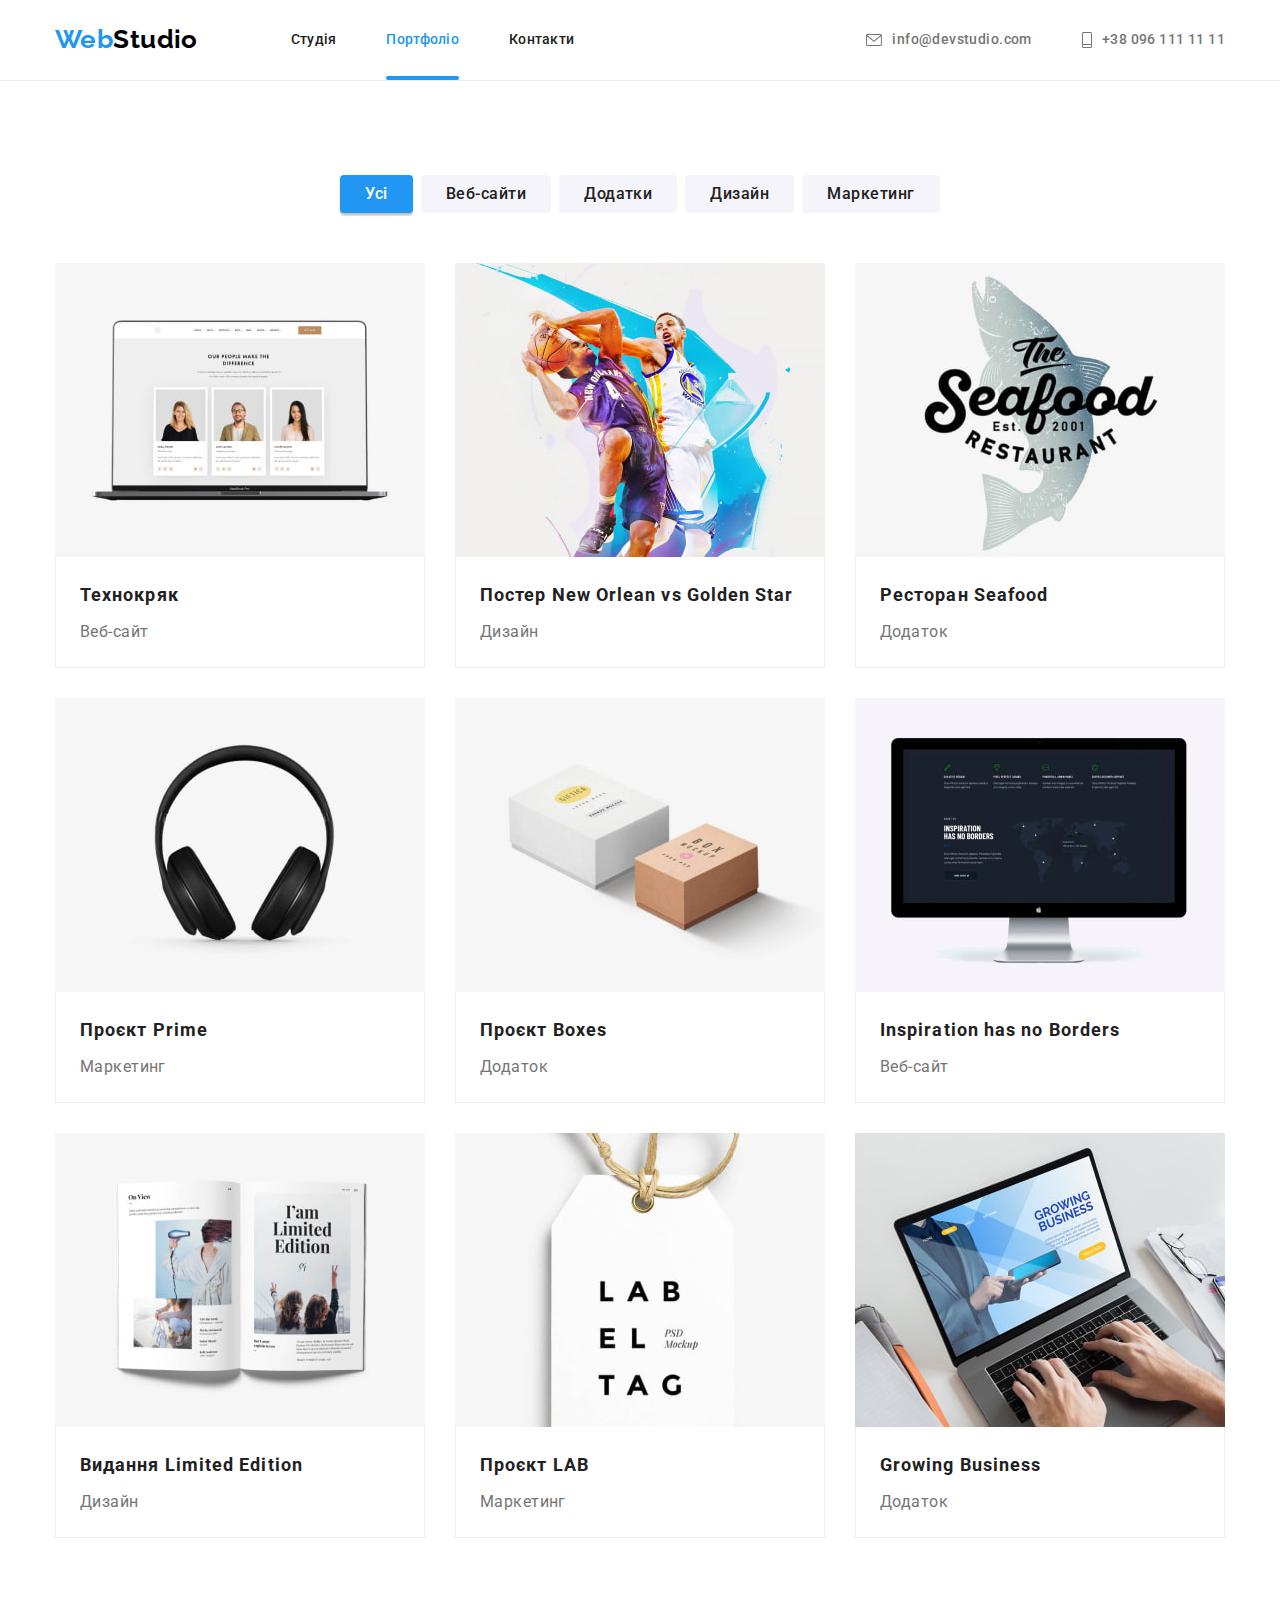
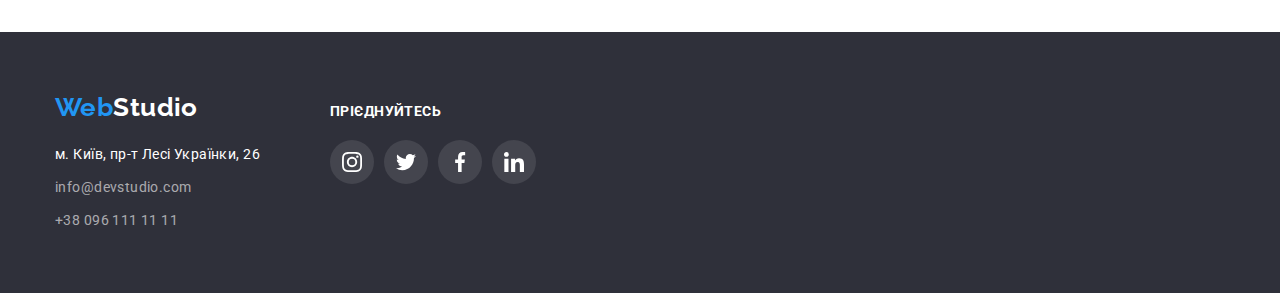
==== portfolio.html @ 6906b2b5 "Initial commit" ====
<!DOCTYPE html>
<html lang="uk">
  <head>
    <meta charset="UTF-8" />
    <meta name="viewport" content="width=device-width, initial-scale=1.0" />
    <title>Вебстудія Київ</title>
    <!-- Шрифти проекту -->
    <link rel="preconnect" href="https://fonts.googleapis.com" />
    <link rel="preconnect" href="https://fonts.gstatic.com" crossorigin />
    <link
      href="https://fonts.googleapis.com/css2?family=Raleway:wght@700&family=Roboto:wght@400;500;700;900&display=swap"
      rel="stylesheet"
    />
    <!-- modern-normalize -->
    <link
      rel="stylesheet"
      href="https://cdn.jsdelivr.net/npm/modern-normalize@2.0.0/modern-normalize.min.css"
    />
    <!-- Кастомні шрифти -->
    <link rel="stylesheet" href="./css/styles.css" />
  </head>
  <body>
    <!-- Шапка сайта -->
    <header class="page-header">
      <div class="container page-container">
        <nav class="page-nav">
          <a class="logo link logo-header" href="./index.html" lang="en">
            Web<span class="logo-white">Studio</span>
          </a>

          <ul class="page-list list">
            <li class="page-item">
              <a class="page-link link" href="./index.html">Студія</a>
            </li>
            <li class="page-item">
              <a class="page-link link active-link" href="./portfolio.html"
                >Портфоліо</a
              >
            </li>
            <li class="page-item">
              <a class="page-link link" href="./index.html">Контакти</a>
            </li>
          </ul>
        </nav>

        <ul class="contact-list list">
          <li class="contact-item">
            <a class="contact-mail-link link" href="mailto:info@devstudio.com">
              <svg class="contact-icon" width="16" height="12">
                <use href="./images/sprite.svg#envelope"></use>
              </svg>
              info@devstudio.com</a
            >
          </li>
          <li class="contact-item">
            <a class="contact-tel-link link" href="tel:+380961111111">
              <svg class="contact-icon" width="10" height="16">
                <use href="./images/sprite.svg#smartphone"></use>
              </svg>
              +38 096 111 11 11</a
            >
          </li>
        </ul>
      </div>
    </header>
    <!-- Тело сайта -->
    <main>
      <section class="work section">
        <div class="container">
          <h1 class="work-title visually-hidden title">Галерея проектів</h1>
          <!-- Фільтр проектів -->
          <ul class="work-list list">
            <li class="work-item">
              <button class="work-filter-btn active-btn btn" type="button">
                Усі
              </button>
            </li>

            <li class="work-item">
              <button class="work-filter-btn btn" type="button">
                Веб-сайти
              </button>
            </li>

            <li class="work-item">
              <button class="work-filter-btn btn" type="button">Додатки</button>
            </li>

            <li class="work-item">
              <button class="work-filter-btn btn" type="button">Дизайн</button>
            </li>

            <li class="work-item">
              <button class="work-filter-btn btn" type="button">
                Маркетинг
              </button>
            </li>
          </ul>
          <!-- Проекти -->
          <ul class="project-list list">
            <li class="project-item">
              <a class="project-link link" href="">
                <div class="project-img-content">
                  <img
                    class="project-img"
                    src="./images/galery/img1.jpeg"
                    alt="Ноутбук із відкритим сайтом Технокряк"
                    width="370"
                    height="294"
                  />
                  <p class="project-img-deck">
                    Ресурс пропонує комплексні пропозиції з різним рівнем
                    функціоналу та сервісів. Все це дозволить відвідувачу
                    отримати вичерпні відомості про компанію чи приватну особу.
                  </p>
                </div>
                <div class="project-item-content">
                  <h2 class="project-subtitle subtitle">Технокряк</h2>
                  <p class="project-deck">Веб-сайт</p>
                </div>
              </a>
            </li>

            <li class="project-item">
              <a class="project-link link" href="">
                <div class="project-img-content">
                  <img
                    class="project-img"
                    src="./images/galery/img2.jpeg"
                    alt="Постер із двома баскетболістами"
                    width="370"
                    height="294"
                  />
                  <p class="project-img-deck">
                    Ресурс пропонує комплексні пропозиції з різним рівнем
                    функціоналу та сервісів. Все це дозволить відвідувачу
                    отримати вичерпні відомості про компанію чи приватну особу.
                  </p>
                </div>
                <div class="project-item-content">
                  <h2 class="project-subtitle subtitle">
                    Постер <span lang="en">New Orlean vs Golden Star</span>
                  </h2>
                  <p class="project-deck">Дизайн</p>
                </div>
              </a>
            </li>

            <li class="project-item">
              <a class="project-link link" href="">
                <div class="project-img-content">
                  <img
                    class="project-img"
                    src="./images/galery/img3.jpeg"
                    alt="Додаток для ресторану"
                    width="370"
                    height="294"
                  />
                  <p class="project-img-deck">
                    Ресурс пропонує комплексні пропозиції з різним рівнем
                    функціоналу та сервісів. Все це дозволить відвідувачу
                    отримати вичерпні відомості про компанію чи приватну особу.
                  </p>
                </div>
                <div class="project-item-content">
                  <h2 class="project-subtitle subtitle">
                    Ресторан <span lang="en">Seafood</span>
                  </h2>
                  <p class="project-deck">Додаток</p>
                </div>
              </a>
            </li>

            <li class="project-item">
              <a class="project-link link" href="">
                <div class="project-img-content">
                  <img
                    class="project-img"
                    src="./images/galery/img4.jpeg"
                    alt="Навушники"
                    width="370"
                    height="294"
                  />
                  <p class="project-img-deck">
                    Ресурс пропонує комплексні пропозиції з різним рівнем
                    функціоналу та сервісів. Все це дозволить відвідувачу
                    отримати вичерпні відомості про компанію чи приватну особу.
                  </p>
                </div>
                <div class="project-item-content">
                  <h2 class="project-subtitle subtitle">
                    Проєкт <span lang="en">Prime</span>
                  </h2>
                  <p class="project-deck">Маркетинг</p>
                </div>
              </a>
            </li>

            <li class="project-item">
              <a class="project-link link" href="">
                <div class="project-img-content">
                  <img
                    class="project-img"
                    src="./images/galery/img5.jpeg"
                    alt="Два бокси"
                    width="370"
                    height="294"
                  />
                  <p class="project-img-deck">
                    Ресурс пропонує комплексні пропозиції з різним рівнем
                    функціоналу та сервісів. Все це дозволить відвідувачу
                    отримати вичерпні відомості про компанію чи приватну особу.
                  </p>
                </div>
                <div class="project-item-content">
                  <h2 class="project-subtitle subtitle">
                    Проєкт <span lang="en">Boxes</span>
                  </h2>
                  <p class="project-deck">Додаток</p>
                </div>
              </a>
            </li>

            <li class="project-item">
              <a class="project-link link" href="">
                <div class="project-img-content">
                  <img
                    class="project-img"
                    src="./images/galery/img6.jpeg"
                    alt="Монітор із відкритим веб-сайтом"
                    width="370"
                    height="294"
                  />
                  <p class="project-img-deck">
                    Ресурс пропонує комплексні пропозиції з різним рівнем
                    функціоналу та сервісів. Все це дозволить відвідувачу
                    отримати вичерпні відомості про компанію чи приватну особу.
                  </p>
                </div>
                <div class="project-item-content">
                  <h2 class="project-subtitle subtitle">
                    <span lang="en">Inspiration has no Borders</span>
                  </h2>
                  <p class="project-deck">Веб-сайт</p>
                </div>
              </a>
            </li>

            <li class="project-item">
              <a class="project-link link" href="">
                <div class="project-img-content">
                  <img
                    class="project-img"
                    src="./images/galery/img7.jpeg"
                    alt="Відкрита книга"
                    width="370"
                    height="294"
                  />
                  <p class="project-img-deck">
                    Ресурс пропонує комплексні пропозиції з різним рівнем
                    функціоналу та сервісів. Все це дозволить відвідувачу
                    отримати вичерпні відомості про компанію чи приватну особу.
                  </p>
                </div>
                <div class="project-item-content">
                  <h2 class="project-subtitle subtitle">
                    Видання <span lang="en">Limited Edition</span>
                  </h2>
                  <p class="project-deck">Дизайн</p>
                </div>
              </a>
            </li>

            <li class="project-item">
              <a class="project-link link" href="">
                <div class="project-img-content">
                  <img
                    class="project-img"
                    src="./images/galery/img8.jpeg"
                    alt="Брелок з назвою проекту"
                    width="370"
                    height="294"
                  />
                  <p class="project-img-deck">
                    Ресурс пропонує комплексні пропозиції з різним рівнем
                    функціоналу та сервісів. Все це дозволить відвідувачу
                    отримати вичерпні відомості про компанію чи приватну особу.
                  </p>
                </div>
                <div class="project-item-content">
                  <h2 class="project-subtitle subtitle">
                    Проєкт <span lang="en">LAB</span>
                  </h2>
                  <p class="project-deck">Маркетинг</p>
                </div>
              </a>
            </li>

            <li class="project-item">
              <a class="project-link link" href="">
                <div class="project-img-content">
                  <img
                    class="project-img"
                    src="./images/galery/img9.jpeg"
                    alt="Ноутбук з відкритим додатком"
                    width="370"
                    height="294"
                  />
                  <p class="project-img-deck">
                    Ресурс пропонує комплексні пропозиції з різним рівнем
                    функціоналу та сервісів. Все це дозволить відвідувачу
                    отримати вичерпні відомості про компанію чи приватну особу.
                  </p>
                </div>
                <div class="project-item-content">
                  <h2 class="project-subtitle subtitle">
                    <span lang="en">Growing Business</span>
                  </h2>
                  <p class="project-deck">Додаток</p>
                </div>
              </a>
            </li>
          </ul>
        </div>
      </section>
    </main>
    <!-- Подвал сайта-->
    <footer class="foot">
      <div class="container foot-container">
        <div class="foot-address-content">
          <a class="logo-foot logo link" href="./index.html" lang="en">
            Web<span class="logo-dark">Studio</span>
          </a>
          <address class="foot-address-block">
            <ul class="foot-address-list list">
              <li class="foot-address-item">
                <a
                  class="foot-contact-address-link link"
                  href="https://maps.app.goo.gl/mDqCFLNQbTsLXvxj6"
                  target="_blank"
                  rel="noopener noreferrer"
                  >м. Київ, пр-т Лесі Українки, 26</a
                >
              </li>
              <li class="foot-address-item">
                <a
                  class="foot-contact-mail-link link"
                  href="mailto:info@-itemdevstudio.com"
                  >info@devstudio.com</a
                >
              </li>
              <li class="foot-address-item">
                <a class="foot-contact-tel-link link" href="tel:+380961111111"
                  >+38 096 111 11 11</a
                >
              </li>
            </ul>
          </address>
        </div>
        <div class="foot-social-content">
          <p class="foot-social-deck">ПРІЄДНУЙТЕСЬ</p>
          <ul class="foot-social-list list">
            <li class="foot-social-item item">
              <a
                class="foot-social-link link"
                href=""
                target="_blank"
                rel="noopener noreferrer"
                aria-label="іконка Instagram"
              >
                <svg class="foot-social-icon" width="20" height="20">
                  <use href="./images/sprite.svg#instagram"></use>
                </svg>
              </a>
            </li>
            <li class="foot-social-item item">
              <a
                class="foot-social-link link"
                href=""
                target="_blank"
                rel="noopener noreferrer"
                aria-label="іконка Twitter"
              >
                <svg class="foot-social-icon" width="20" height="20">
                  <use href="./images/sprite.svg#twitter"></use>
                </svg>
              </a>
            </li>
            <li class="foot-social-item item">
              <a
                class="foot-social-link link"
                href=""
                target="_blank"
                rel="noopener noreferrer"
                aria-label="іконка Facebook"
              >
                <svg class="foot-social-icon" width="20" height="20">
                  <use href="./images/sprite.svg#facebook"></use>
                </svg>
              </a>
            </li>
            <li class="foot-social-item item">
              <a
                class="foot-social-link link"
                href=""
                target="_blank"
                rel="noopener noreferrer"
                aria-label="іконка Linkedin"
              >
                <svg class="foot-social-icon" width="20" height="20">
                  <use href="./images/sprite.svg#linkedin"></use>
                </svg>
              </a>
            </li>
          </ul>
        </div>
      </div>
    </footer>
  </body>
</html>
---- css/styles.css ----
:root {
  --main-font: 'Roboto', sans-serif;
  --secondary-font: 'Raleway', sans-serif;

  /* text color */
  --main-txt-cl: #757575;
  --secondary-txt-cl: #212121;
  --accent-cl: #2196f3;

  /* bacground text color */
  --main-bg-cl: #ffffff;
  --secondary-bg-cl: #f5f4fa;
  --dark-bg-cl: #2f303a;
  --border-item-cl: #eeeeee;
  --icon-color: #afb1b8;

  /* transitions */
  --duration: 250ms;
  --timing-function: cubic-bezier(0.4, 0, 0.2, 1);

  --gap-between-cards: 30px;
}

.visually-hidden {
  position: absolute;
  width: 1px;
  height: 1px;
  margin: -1px;
  border: 0;
  padding: 0;

  white-space: nowrap;
  clip-path: inset(100%);
  clip: rect(0 0 0 0);
  overflow: hidden;
}

body {
  color: var(--main-txt-cl);
  background-color: var(--main-bg-cl);

  font-family: var(--main-font);
  font-size: 14px;
  line-height: 1.71;
  letter-spacing: 0.03em;
}

.container {
  width: 1200px;
  padding-left: 15px;
  padding-right: 15px;
  margin-left: auto;
  margin-right: auto;
  /* outline: 2px solid #000000; */
}

h1,
h2,
h3,
h4,
h5,
h6,
p {
  margin: 0;
}

img {
  display: block;
  max-width: 100%;
  height: auto;
}

.section {
  padding-top: 94px;
  padding-bottom: 94px;
}

.link {
  text-decoration: none;
}

.list {
  margin: 0;
  padding: 0;
  list-style: none;
}

.btn {
  cursor: pointer;
  border: none;
}

/* ====== Page header ====== */
/* = logo = */
.page-header {
  border-bottom: 1px solid #ececec;
}

.logo {
  color: var(--accent-cl);
  font-family: var(--secondary-font);
  font-size: 26px;
  font-weight: 700;
  line-height: 1.2;
}

.logo-header {
  margin-right: 93px;
}

.logo-white {
  color: #000000;
}
.logo-dark {
  color: var(--main-bg-cl);
}
/* = /logo = */
/* = link-list = */
.page-container {
  display: flex;
  align-items: center;
}

.page-list {
  display: flex;
  align-items: center;
}

.page-item {
  margin-right: 50px;
}

.page-item:last-child {
  margin-right: 0;
}

.page-nav {
  display: flex;
  align-items: center;
}

.page-link {
  position: relative;

  display: block;
  padding-top: 32px;
  padding-bottom: 32px;

  font-weight: 500;
  line-height: 1.14;
  letter-spacing: 0.02em;

  color: var(--secondary-txt-cl);

  transition: color var(--duration) var(--timing-function);
}

.page-link:hover,
.page-link:focus {
  color: var(--accent-cl);
}

.active-link {
  color: var(--accent-cl);
}

.active-link::after {
  content: '';

  position: absolute;
  left: 0;
  bottom: 0;

  display: block;
  width: 100%;
  height: 4px;
  border-radius: 2px;
  background-color: var(--accent-cl);
}
/* = /link-list = */
/* = contact-list = */
.contact-list {
  display: flex;
  align-items: center;

  margin-left: auto;
}

.contact-item {
  margin-right: 50px;
}

.contact-item:last-child {
  margin-right: 0;
}

.contact-mail-link,
.contact-tel-link {
  display: flex;
  align-items: center;

  color: currentColor;
  font-weight: 500;

  transition: color var(--duration) var(--timing-function);
}

.contact-mail-link:hover,
.contact-mail-link:focus,
.contact-tel-link:hover,
.contact-tel-link:focus {
  color: var(--accent-cl);
}

.contact-icon {
  margin-right: 10px;
  fill: currentColor;
}
/* = /contact-list = */
/* ====== /Page header ====== */

/* ====== Hero section ====== */
.hero {
  text-align: center;
  padding-top: 200px;
  padding-bottom: 200px;
  color: var(--main-bg-cl);

  max-width: 1600px;
  max-height: 600px;
  margin-left: auto;
  margin-right: auto;
  background-color: var(--dark-bg-cl);
  background-image: linear-gradient(
      to right,
      rgba(47, 48, 58, 0.4),
      rgba(47, 48, 58, 0.4)
    ),
    url('../images/bgimage/herobg.jpeg');
  background-repeat: no-repeat;
  background-position: center;
  background-size: cover;
}

.hero-title {
  width: 696px;
  margin-left: auto;
  margin-right: auto;
  margin-bottom: 30px;

  font-size: 44px;
  font-weight: 900;
  line-height: 1.36;
  letter-spacing: 0.06em;
}

.feedback-btn {
  display: inline-flex;
  min-width: 216px;
  min-height: 50px;
  border-radius: 4px;
  padding-top: 10px;
  padding-right: 32px;
  padding-bottom: 10px;
  padding-left: 32px;

  font-size: 16px;
  font-weight: 700;
  line-height: 1.87;
  letter-spacing: 0.06em;
  text-align: center;

  color: var(--main-bg-cl);
  background-color: var(--accent-cl);

  transition: background-color var(--duration) var(--timing-function);
}

.feedback-btn:hover,
.feedback-btn:focus {
  background-color: #188ce8;
}

/* = Modal Window = */
.backdrop {
  position: fixed;
  top: 0;
  left: 0;
  width: 100%;
  height: 100%;
  z-index: 5;

  background-color: rgba(0, 0, 0, 0.2);
  opacity: 1;
  transition: opacity var(--duration) var(--timing-function),
    visibility var(--duration) var(--timing-function);
}

.backdrop.is-hidden {
  visibility: hidden;
  opacity: 0;
  pointer-events: none;
}

.backdrop.is-hidden .modal {
  transform: translate(-50%, -50%) scale(0.8);
}

.modal {
  position: absolute;
  top: 50%;
  left: 50%;
  transform: translate(-50%, -50%) scale(1);

  min-width: 528px;
  min-height: 581px;
  padding: 8px;
  border-radius: 4px;

  background-color: var(--main-bg-cl);
  box-shadow: 0px 2px 1px 0px rgba(0, 0, 0, 0.2),
    0px 1px 1px 0px rgba(0, 0, 0, 0.14), 0px 1px 3px 0px rgba(0, 0, 0, 0.12);

  transition: transform var(--duration) var(--timing-function);
}

.close-btn {
  display: flex;
  align-items: center;
  justify-content: center;

  margin-left: auto;

  width: 30px;
  height: 30px;

  background-color: var(--main-bg-cl);
  border: 1px solid rgba(0, 0, 0, 0.1);
  border-radius: 50%;
}
/* = /Modal Window = */
/* ====== /Hero section ====== */

/* ====== Advantage section ====== */
.advantag-list {
  display: flex;
}

.advantag-item {
  min-width: 270px;
  margin-right: 30px;
}

.advantag-item:last-child {
  margin-right: 0;
}

.advantag-icon-content {
  display: flex;
  align-items: center;
  justify-content: center;
  margin-bottom: 30px;

  width: 270px;
  height: 120px;
  border-radius: 4px;

  background-color: var(--secondary-bg-cl);
}

.advantag-subtitle {
  margin-bottom: 10px;

  font-weight: 700;
  font-size: 14px;
  line-height: 1.14;
  letter-spacing: 0.03em;

  color: var(--secondary-txt-cl);
}
/* ====== /Advantage section ====== */

/* ====== About section ====== */
.about {
  padding-top: 0;
}

.about-title,
.team-title,
.clients-title {
  margin-bottom: 50px;

  font-size: 36px;
  font-weight: 700;
  line-height: 1.16;
  letter-spacing: 0.03em;
  text-align: center;

  color: var(--secondary-txt-cl);
}

.about-list {
  display: flex;
}

.about-item:not(:last-child) {
  margin-right: 30px;
}
.about-content {
  position: relative;
}

.about-deck {
  position: absolute;
  bottom: 0;
  left: 0;
  width: 100%;

  font-weight: 700;
  line-height: 1.14;
  text-align: center;
  padding-top: 27px;
  padding-bottom: 27px;

  color: var(--main-bg-cl);
  background-color: rgba(47, 48, 58, 0.8);
}
/* ====== /About section ====== */

/* ====== Team section ====== */
.team {
  background-color: var(--secondary-bg-cl);
}

.team-list {
  display: flex;

  text-align: center;
}

.team-item {
  margin-right: 30px;

  min-width: 270px;

  border-radius: 0 0 4px 4px;
  box-shadow: 0px 2px 1px 0px #00000033, 0px 1px 1px 0px #00000024,
    0px 1px 3px 0px #0000001f;
  background-color: var(--main-bg-cl);
}

.team-item:last-child {
  margin-right: 0;
}

.team-item-content {
  padding-top: 30px;
  padding-bottom: 30px;
}

.team-subtitle {
  margin-bottom: 10px;

  font-size: 16px;
  font-weight: 500;
  line-height: 1.18;
  letter-spacing: 0.03em;

  color: var(--secondary-txt-cl);
}

.team-deck {
  margin-top: 0;
  margin-bottom: 16px;

  font-size: 16px;
  line-height: 1.18;
}

.team-social-list {
  display: flex;
  align-items: center;
  justify-content: center;
}

.team-social-item:not(:last-child) {
  display: flex;
  margin-right: 10px;
}

.team-social-link {
  display: flex;
  align-items: center;
  justify-content: center;

  width: 44px;
  height: 44px;
  border-radius: 50%;

  color: var(--icon-color);
  background-color: var(--main-bg-cl);

  transition: color var(--duration) var(--timing-function),
    background-color var(--duration) var(--timing-function);
}

.team-social-link:hover,
.team-social-link:focus {
  color: var(--main-bg-cl);
  background-color: var(--accent-cl);
}

.social-icon {
  fill: currentColor;
}
/* ====== /Team section ====== */

/* ====== Clients section ====== */
.clients-list {
  display: flex;
  align-items: center;
  justify-content: center;
}

.clients-item {
  display: flex;
  align-items: center;
  justify-content: center;
  margin-right: 30px;
}

.clients-item:last-child {
  margin-right: 0;
}

.clients-item-link {
  display: flex;
  align-items: center;
  justify-content: center;

  width: 170px;
  height: 92px;
  border-radius: 4px;
  border: 1px solid var(--icon-color);
  color: var(--icon-color);

  transition: color var(--duration) var(--timing-function),
    border-color var(--duration) var(--timing-function);
}

.clients-item-link:hover,
.clients-item-link:focus {
  color: var(--accent-cl);
  border-color: var(--accent-cl);
}

.clients-icon {
  fill: currentColor;
}
/* ====== /Clients section ====== */

/* ====== Footer ====== */
.foot {
  padding-top: 60px;
  padding-bottom: 60px;

  background-color: var(--dark-bg-cl);
}

.foot-container {
  display: flex;
  align-items: baseline;
}

.foot-address-content:not(:last-child) {
  margin-right: 70px;
}

.logo-foot {
  display: inline-block;
  margin-bottom: 20px;
}

.foot-address-block {
  display: block;

  font-style: inherit;
}

.foot-address-item {
  margin-bottom: 9px;
}

.foot-address-item:last-child {
  margin-bottom: 0;
}

.foot-contact-address-link {
  color: var(--main-bg-cl);

  transition: color var(--duration) var(--timing-function);
}

.foot-contact-mail-link,
.foot-contact-tel-link {
  color: rgba(255, 255, 255, 0.6);

  transition: color var(--duration) var(--timing-function);
}

.foot-contact-address-link:hover,
.foot-contact-address-link:focus,
.foot-contact-mail-link:hover,
.foot-contact-mail-link:focus,
.foot-contact-tel-link:hover,
.foot-contact-tel-link:focus {
  color: var(--accent-cl);
}

.foot-social-deck {
  margin-bottom: 20px;

  font-size: 14px;
  font-weight: 700;
  line-height: 1.14;
  font-family: Roboto;

  color: var(--main-bg-cl);
}

.foot-social-list {
  display: flex;
  align-items: center;
  justify-content: center;
}

.foot-social-item:not(:last-child) {
  margin-right: 10px;
}

.foot-social-link {
  display: flex;
  align-items: center;
  justify-content: center;

  width: 44px;
  height: 44px;
  border-radius: 50%;

  color: var(--main-bg-cl);
  background-color: rgba(255, 255, 255, 0.1);

  transition: background-color var(--duration) var(--timing-function);
}

.foot-social-link:hover,
.foot-social-link:focus {
  background-color: var(--accent-cl);
}

.foot-social-icon {
  fill: currentColor;
}

/* ====== /Footer ====== */

/* =============== Portfolio =============== */

/* ====== Work section ====== */

/* = Project filter = */
.work-list {
  display: flex;
  align-items: center;
  justify-content: center;

  margin-bottom: 50px;
}

.work-item:not(:last-child) {
  margin-right: 8px;
}

.work-filter-btn {
  display: inline-flex;

  padding-top: 6px;
  padding-right: 25px;
  padding-bottom: 6px;
  padding-left: 25px;
  border-radius: 4px;

  font-size: 16px;
  font-weight: 500;
  line-height: 1.62;
  letter-spacing: 0.03em;

  color: var(--secondary-txt-cl);
  background-color: var(--secondary-bg-cl);

  transition: color var(--duration) var(--timing-function),
    background-color var(--duration) var(--timing-function),
    box-shadow var(--duration) var(--timing-function);
}

.work-filter-btn:hover,
.work-filter-btn:focus {
  color: var(--main-bg-cl);
  background-color: var(--accent-cl);
  box-shadow: 0px 2px 2px 0px #0000001f, 0px 1px 2px 0px #00000014,
    0px 3px 1px 0px #0000001a;
}

.active-btn {
  color: var(--main-bg-cl);
  background-color: var(--accent-cl);
  box-shadow: 0px 2px 2px 0px #0000001f, 0px 1px 2px 0px #00000014,
    0px 3px 1px 0px #0000001a;
}
/* = /Project filter = */

/* = Project list = */
.project-list {
  display: flex;
  flex-wrap: wrap;
  margin-top: calc(-1 * var(--gap-between-cards));
  margin-left: calc(-1 * var(--gap-between-cards));
}

.project-item {
  flex-basis: calc(100% / 3 - var(--gap-between-cards));

  margin-top: var(--gap-between-cards);
  margin-left: var(--gap-between-cards);

  min-width: 370px;
  min-height: 404px;
}

.project-link {
  display: block;

  transition: box-shadow var(--duration) var(--timing-function);
}

.project-link:hover,
.project-link:focus {
  box-shadow: 1px 4px 6px 0px #00000029, 0px 4px 4px 0px #0000000f,
    0px 1px 1px 0px #0000001f;
}

.project-img-content {
  position: relative;
  overflow: hidden;
}

.project-img-deck {
  position: absolute;
  top: 0;
  left: 0;
  width: 100%;
  height: 100%;

  font-size: 18px;
  line-height: 1.55;
  letter-spacing: 0.03em;
  text-align: left;

  padding-top: 63px;
  padding-right: 24px;
  padding-bottom: 63px;
  padding-left: 24px;

  opacity: 0;

  color: var(--main-bg-cl);
  background-color: rgba(33, 150, 243, 0.9);

  transform: translateY(100%);
  transition: transform var(--duration) var(--timing-function);
}

.project-link:hover .project-img-deck,
.project-link:focus .project-img-deck {
  transform: translateY(0);
  opacity: 1;
}

.project-item-content {
  padding-top: 20px;
  padding-right: 24px;
  padding-bottom: 20px;
  padding-left: 24px;

  border-right: 1px solid var(--border-item-cl);
  border-bottom: 1px solid var(--border-item-cl);
  border-left: 1px solid var(--border-item-cl);
}

.project-subtitle {
  margin-bottom: 4px;

  font-size: 18px;
  font-weight: 700;
  line-height: 2;
  letter-spacing: 0.06em;

  color: var(--secondary-txt-cl);
}

.project-deck {
  font-size: 16px;
  line-height: 1.87;

  color: var(--main-txt-cl);
}
/* = /Project list = */

/* ====== /Work section ====== */

/* =============== /Portfolio =============== */
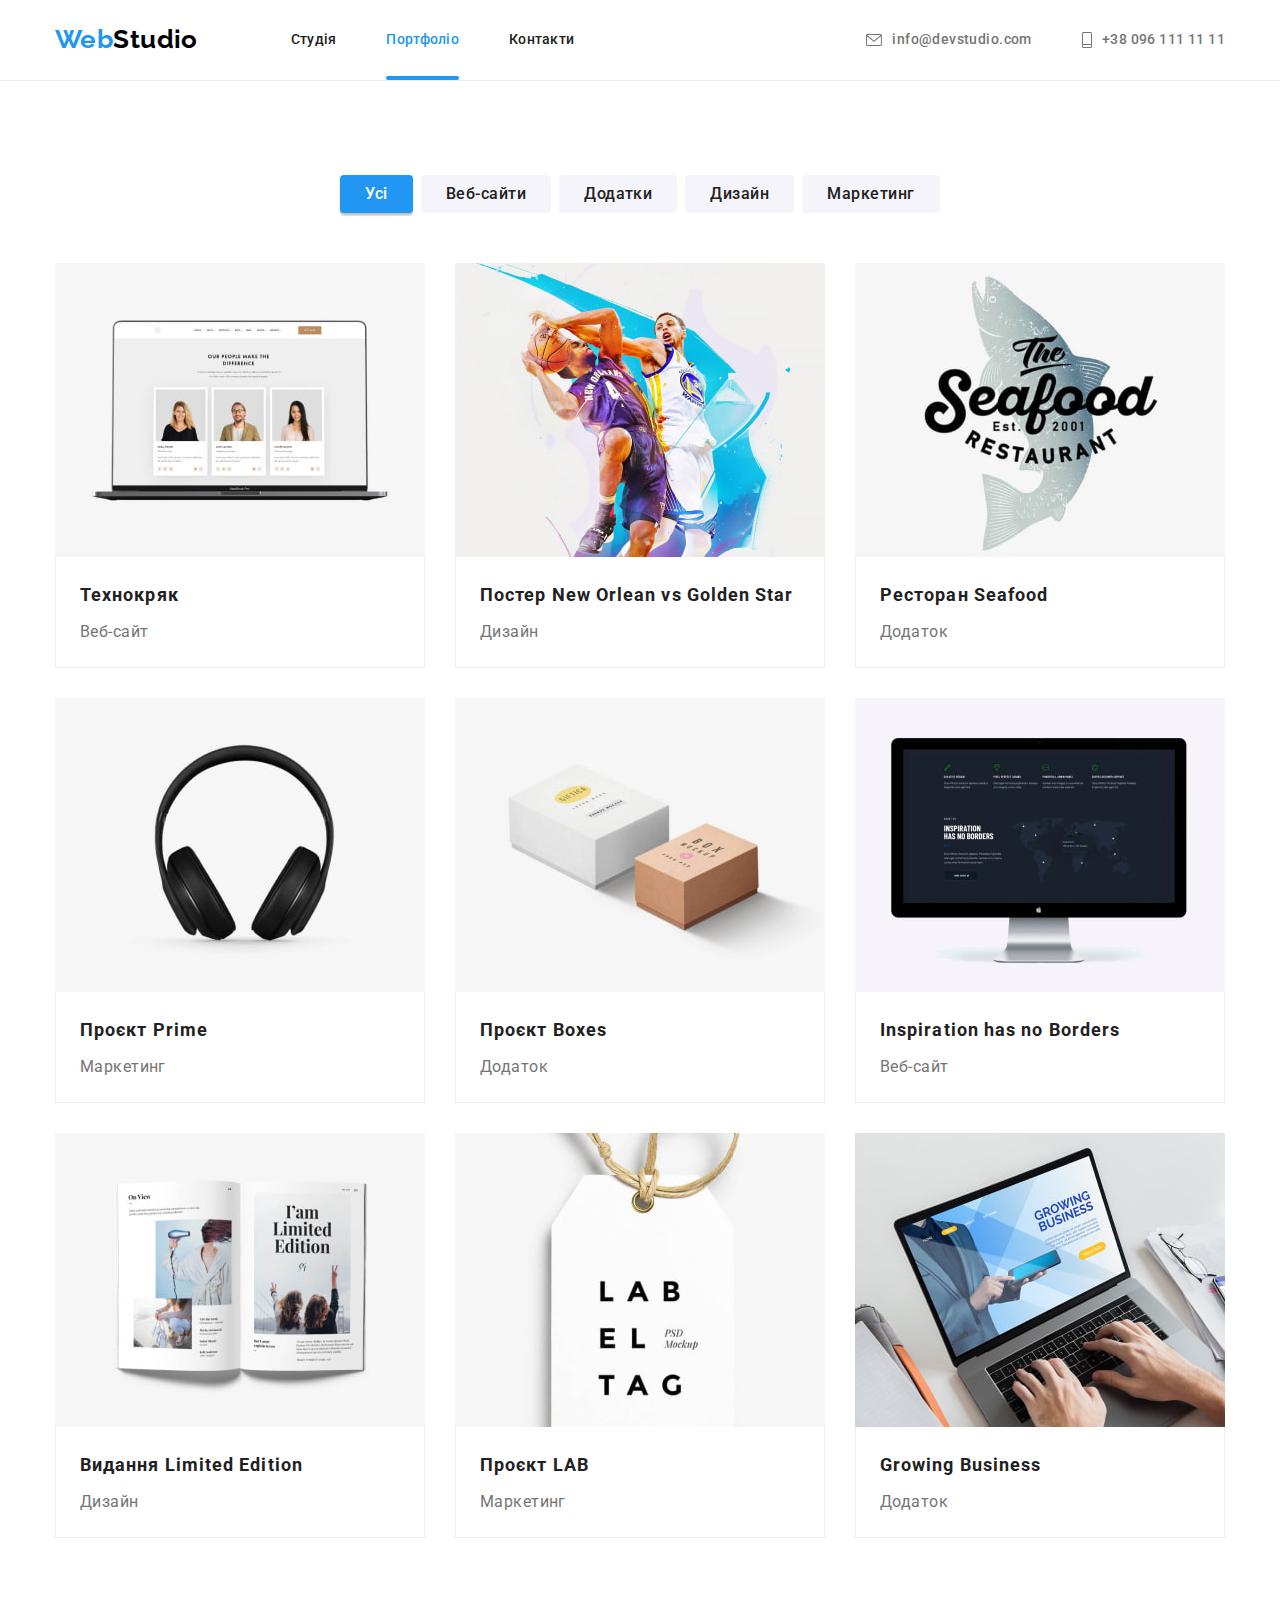
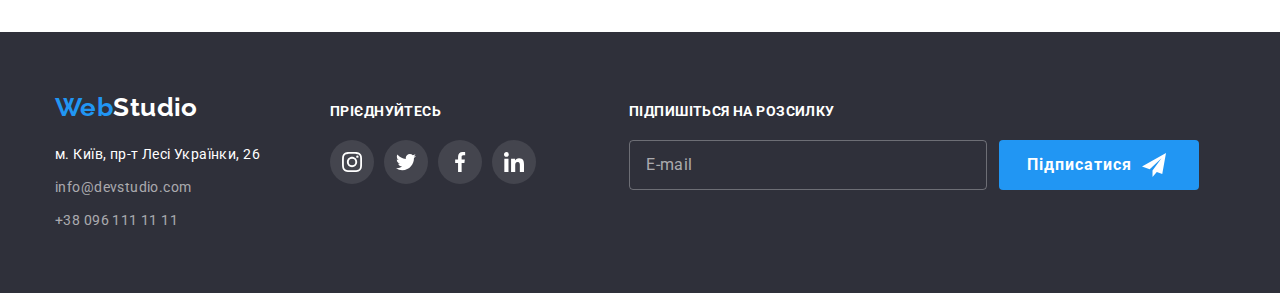
==== commit 7fa28481: "new div foot-form-content" ====
--- a/portfolio.html
+++ b/portfolio.html
@@ -414,6 +414,20 @@
             </li>
           </ul>
         </div>
+        <div class="foot-form-content">
+          <p class="foot-form-deck">ПІДПИШІТЬСЯ НА РОЗСИЛКУ</p>
+          <form class="foot-mail-form" name="foot-mail-form">
+            <label class="foot-mail-field">
+              <input
+                class="foot-mail-input"
+                type="email"
+                name="user-mail"
+                placeholder="E-mail"
+              />
+            </label>
+            <button class="foot-form-btn btn" type="submit">Підписатися</button>
+          </form>
+        </div>
       </div>
     </footer>
   </body>
--- a/css/styles.css
+++ b/css/styles.css
@@ -19,6 +19,7 @@
   --timing-function: cubic-bezier(0.4, 0, 0.2, 1);
 
   --gap-between-cards: 30px;
+  --btn-box-shadow: 0px 4px 4px 0px rgba(0, 0, 0, 0.15);
 }
 
 .visually-hidden {
@@ -272,6 +273,7 @@
 
   color: var(--main-bg-cl);
   background-color: var(--accent-cl);
+  box-shadow: var(--btn-box-shadow);
 
   transition: background-color var(--duration) var(--timing-function);
 }
@@ -617,7 +619,14 @@
   color: var(--accent-cl);
 }
 
-.foot-social-deck {
+/* foot social content */
+
+.foot-social-content {
+  margin-right: 93px;
+}
+
+.foot-social-deck,
+.foot-form-deck {
   margin-bottom: 20px;
 
   font-size: 14px;
@@ -661,14 +670,90 @@
 .foot-social-icon {
   fill: currentColor;
 }
-
-/* ====== /Footer ====== */
-
-/* =============== Portfolio =============== */
-
-/* ====== Work section ====== */
-
-/* = Project filter = */
+/* /foot social content */
+
+/* foot form content */
+
+.foot-mail-form {
+  display: inline-flex;
+}
+
+.foot-mail-field {
+  margin-right: 12px;
+}
+
+.foot-mail-input {
+  display: inline-flex;
+  padding-top: 15px;
+  padding-left: 16px;
+  padding-bottom: 15px;
+
+  font-size: 16px;
+  line-height: 1.25;
+  letter-spacing: 0.03em;
+  text-align: left;
+  color: rgba(255, 255, 255, 0.6);
+
+  width: 358px;
+  height: 50px;
+  outline: none;
+  border-radius: 4px;
+  border: 1px solid rgba(255, 255, 255, 0.3);
+  background-color: transparent;
+  transition: box-shadow var(--duration) var(--timing-function);
+}
+
+.foot-mail-input::placeholder {
+  color: rgba(255, 255, 255, 0.6);
+}
+
+.foot-mail-input:hover,
+.foot-mail-input:focus {
+  box-shadow: var(--btn-box-shadow);
+}
+
+.foot-form-btn {
+  display: inline-flex;
+  align-items: center;
+
+  min-width: 200px;
+  min-height: 50px;
+  border-radius: 4px;
+  padding-top: 10px;
+  padding-bottom: 10px;
+  padding-left: 28px;
+
+  font-size: 16px;
+  font-weight: 700;
+  line-height: 1.87;
+  letter-spacing: 0.06em;
+  text-align: center;
+
+  color: var(--main-bg-cl);
+  background-color: var(--accent-cl);
+
+  transition: background-color var(--duration) var(--timing-function),
+    box-shadow var(--duration) var(--timing-function);
+}
+
+.foot-form-btn:hover,
+.foot-form-btn:focus {
+  background-color: #188ce8;
+  box-shadow: var(--btn-box-shadow);
+}
+
+.foot-form-btn::after {
+  content: '';
+  width: 24px;
+  height: 24px;
+  margin-left: 10px;
+  background-image: url(../images/icon-send.svg);
+  background-size: contain;
+}
+
+/* /foot form content */
+/* ====== /Footer ====== */ /* =============== Portfolio =============== */
+/* ====== Work section ====== */ /* = Project filter = */
 .work-list {
   display: flex;
   align-items: center;
